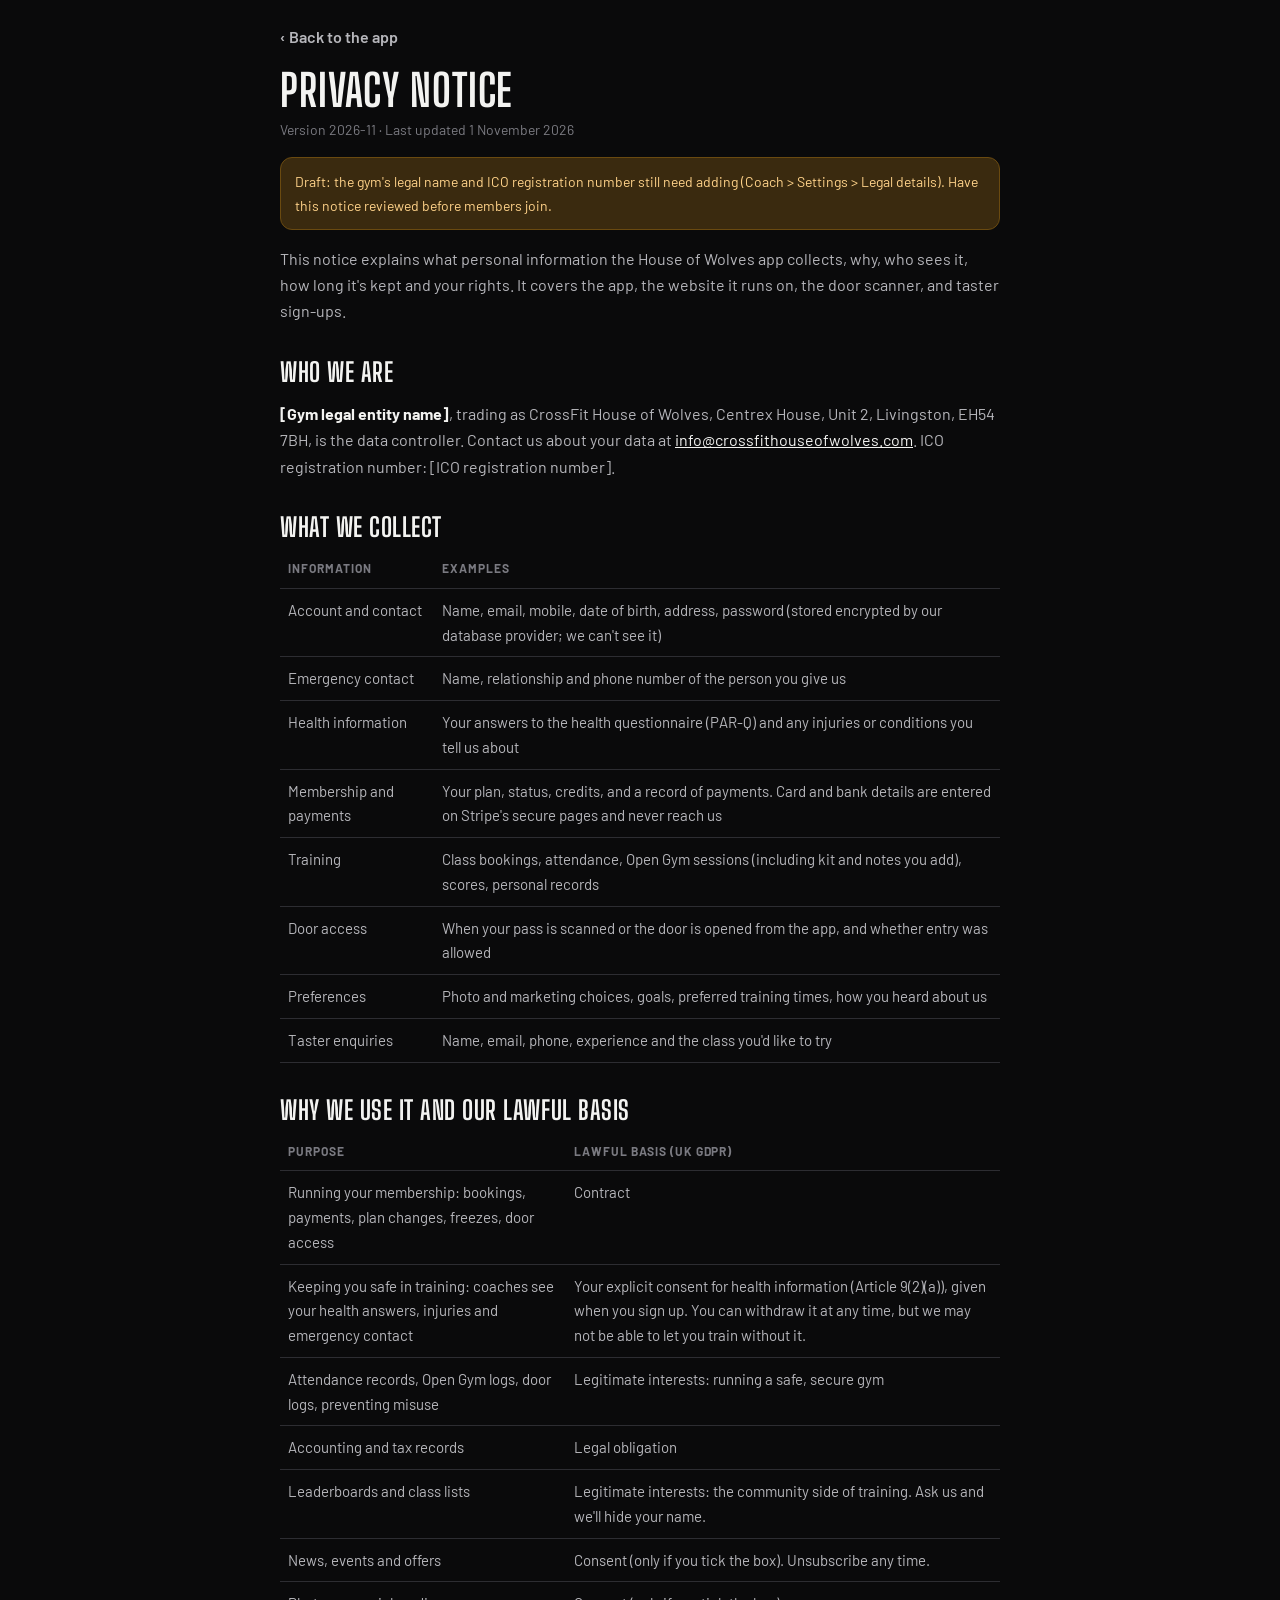
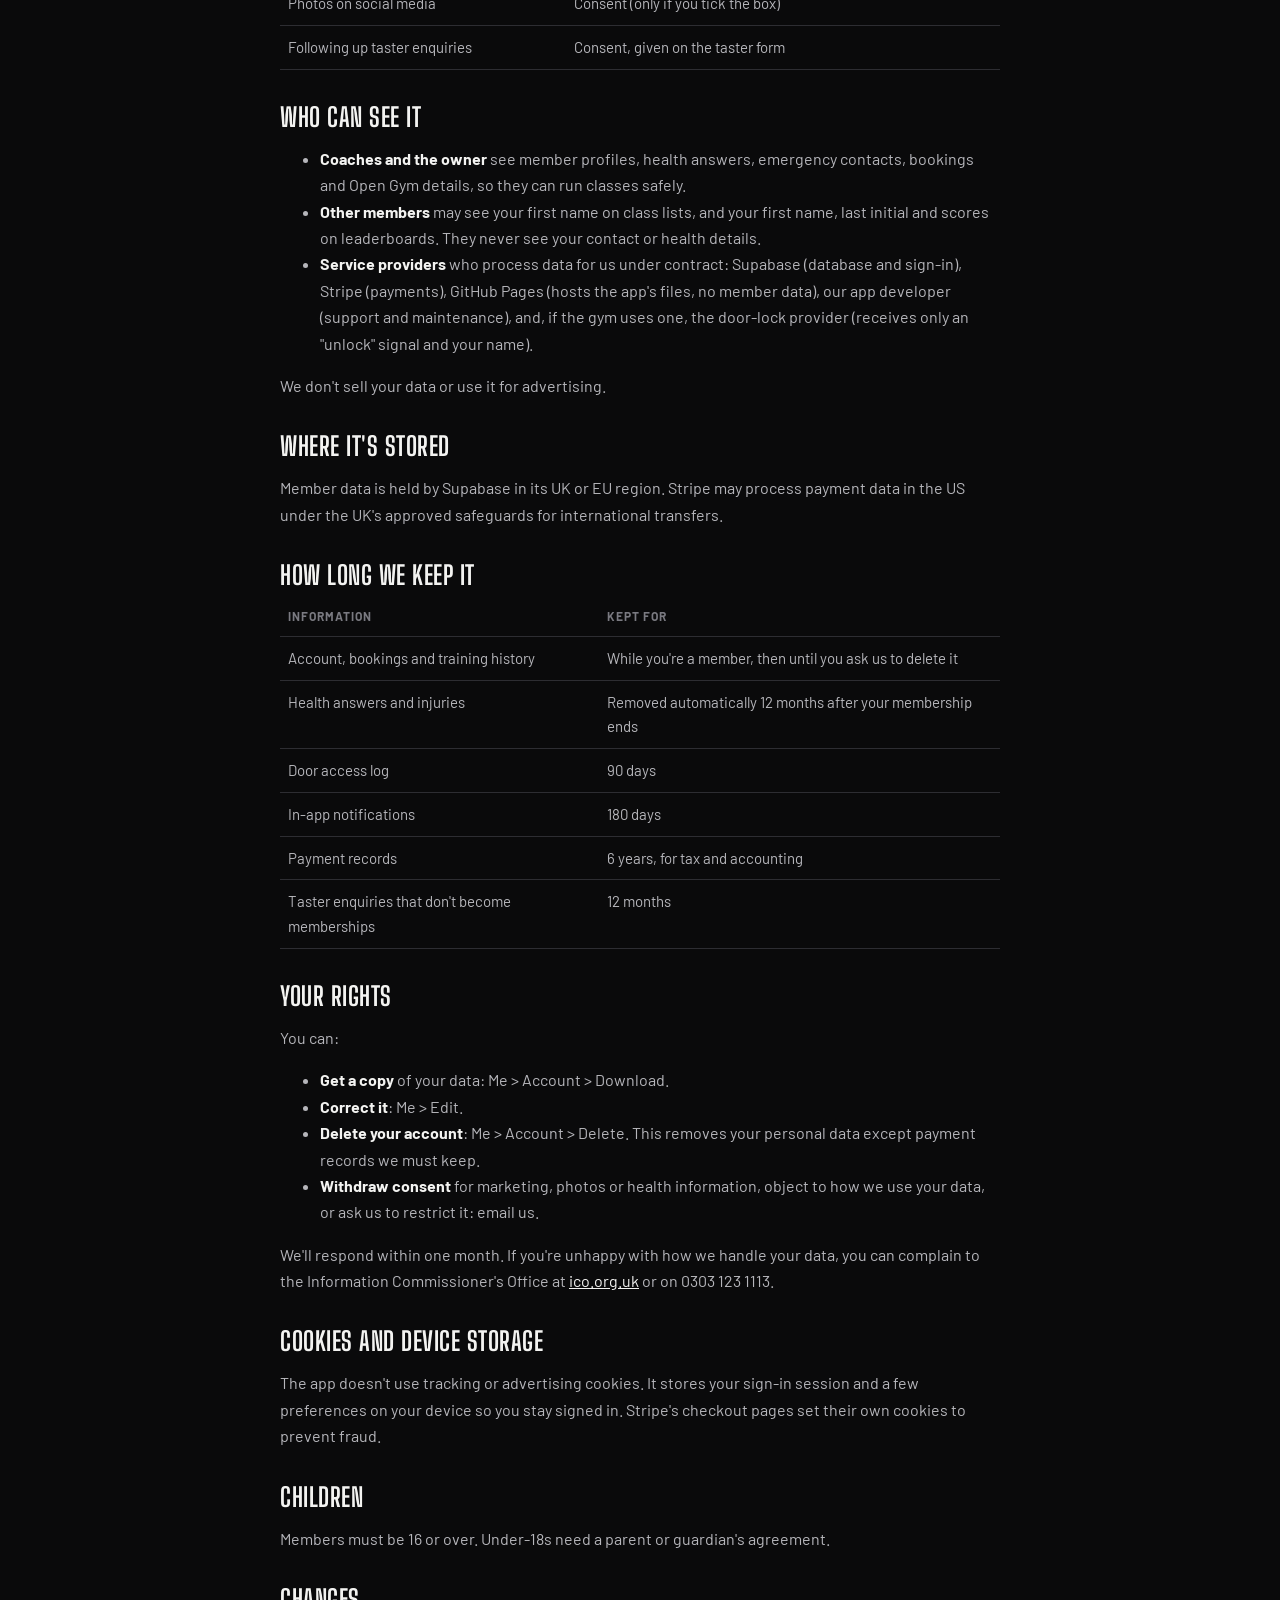
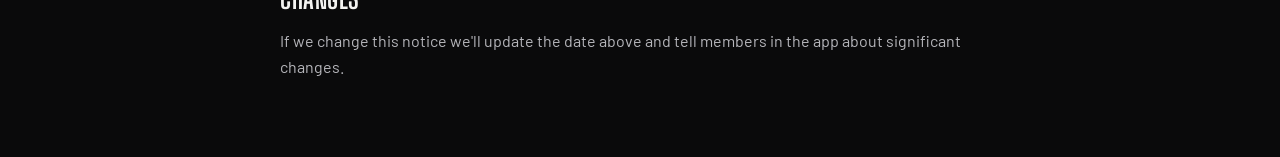
==== privacy.html @ 05d3691c "Production backend, payments, door access, legal pages and installable app - Supabase schema with ro" ====
<!DOCTYPE html>
<html lang="en">
<head>
<meta charset="utf-8">
<meta name="viewport" content="width=device-width,initial-scale=1,viewport-fit=cover">
<title>Privacy notice · House of Wolves</title>
<link href="https://fonts.googleapis.com/css2?family=Big+Shoulders+Display:wght@800&family=Barlow:wght@400;600&display=swap" rel="stylesheet">
<link rel="stylesheet" href="assets/legal.css">
<script src="config.js"></script>
</head>
<body>
<main>
<a class="back" href="./">‹ Back to the app</a>
<h1>Privacy notice</h1>
<div class="meta">Version 2026-11 · Last updated 1 November 2026</div>
<div class="draft" hidden>Draft: the gym's legal name and ICO registration number still need adding (Coach &gt; Settings &gt; Legal details). Have this notice reviewed before members join.</div>

<p>This notice explains what personal information the House of Wolves app collects, why, who sees it, how long it's kept and your rights. It covers the app, the website it runs on, the door scanner, and taster sign-ups.</p>

<h2>Who we are</h2>
<p><strong data-s="legal_name">[Gym legal entity name]</strong>, trading as CrossFit House of Wolves, <span data-s="address">Centrex House, Unit 2, Livingston, EH54 7BH</span>, is the data controller. Contact us about your data at <a data-s="contact_email" href="mailto:info@crossfithouseofwolves.com">info@crossfithouseofwolves.com</a>. ICO registration number: <span data-s="ico_number">[ICO registration number]</span>.</p>

<h2>What we collect</h2>
<table>
<tr><th>Information</th><th>Examples</th></tr>
<tr><td>Account and contact</td><td>Name, email, mobile, date of birth, address, password (stored encrypted by our database provider; we can't see it)</td></tr>
<tr><td>Emergency contact</td><td>Name, relationship and phone number of the person you give us</td></tr>
<tr><td>Health information</td><td>Your answers to the health questionnaire (PAR-Q) and any injuries or conditions you tell us about</td></tr>
<tr><td>Membership and payments</td><td>Your plan, status, credits, and a record of payments. Card and bank details are entered on Stripe's secure pages and never reach us</td></tr>
<tr><td>Training</td><td>Class bookings, attendance, Open Gym sessions (including kit and notes you add), scores, personal records</td></tr>
<tr><td>Door access</td><td>When your pass is scanned or the door is opened from the app, and whether entry was allowed</td></tr>
<tr><td>Preferences</td><td>Photo and marketing choices, goals, preferred training times, how you heard about us</td></tr>
<tr><td>Taster enquiries</td><td>Name, email, phone, experience and the class you'd like to try</td></tr>
</table>

<h2>Why we use it and our lawful basis</h2>
<table>
<tr><th>Purpose</th><th>Lawful basis (UK GDPR)</th></tr>
<tr><td>Running your membership: bookings, payments, plan changes, freezes, door access</td><td>Contract</td></tr>
<tr><td>Keeping you safe in training: coaches see your health answers, injuries and emergency contact</td><td>Your explicit consent for health information (Article 9(2)(a)), given when you sign up. You can withdraw it at any time, but we may not be able to let you train without it.</td></tr>
<tr><td>Attendance records, Open Gym logs, door logs, preventing misuse</td><td>Legitimate interests: running a safe, secure gym</td></tr>
<tr><td>Accounting and tax records</td><td>Legal obligation</td></tr>
<tr><td>Leaderboards and class lists</td><td>Legitimate interests: the community side of training. Ask us and we'll hide your name.</td></tr>
<tr><td>News, events and offers</td><td>Consent (only if you tick the box). Unsubscribe any time.</td></tr>
<tr><td>Photos on social media</td><td>Consent (only if you tick the box)</td></tr>
<tr><td>Following up taster enquiries</td><td>Consent, given on the taster form</td></tr>
</table>

<h2>Who can see it</h2>
<ul>
<li><strong>Coaches and the owner</strong> see member profiles, health answers, emergency contacts, bookings and Open Gym details, so they can run classes safely.</li>
<li><strong>Other members</strong> may see your first name on class lists, and your first name, last initial and scores on leaderboards. They never see your contact or health details.</li>
<li><strong>Service providers</strong> who process data for us under contract: Supabase (database and sign-in), Stripe (payments), GitHub Pages (hosts the app's files, no member data), our app developer (support and maintenance), and, if the gym uses one, the door-lock provider (receives only an "unlock" signal and your name).</li>
</ul>
<p>We don't sell your data or use it for advertising.</p>

<h2>Where it's stored</h2>
<p>Member data is held by Supabase in its UK or EU region. Stripe may process payment data in the US under the UK's approved safeguards for international transfers.</p>

<h2>How long we keep it</h2>
<table>
<tr><th>Information</th><th>Kept for</th></tr>
<tr><td>Account, bookings and training history</td><td>While you're a member, then until you ask us to delete it</td></tr>
<tr><td>Health answers and injuries</td><td>Removed automatically 12 months after your membership ends</td></tr>
<tr><td>Door access log</td><td>90 days</td></tr>
<tr><td>In-app notifications</td><td>180 days</td></tr>
<tr><td>Payment records</td><td>6 years, for tax and accounting</td></tr>
<tr><td>Taster enquiries that don't become memberships</td><td>12 months</td></tr>
</table>

<h2>Your rights</h2>
<p>You can:</p>
<ul>
<li><strong>Get a copy</strong> of your data: Me &gt; Account &gt; Download.</li>
<li><strong>Correct it</strong>: Me &gt; Edit.</li>
<li><strong>Delete your account</strong>: Me &gt; Account &gt; Delete. This removes your personal data except payment records we must keep.</li>
<li><strong>Withdraw consent</strong> for marketing, photos or health information, object to how we use your data, or ask us to restrict it: email us.</li>
</ul>
<p>We'll respond within one month. If you're unhappy with how we handle your data, you can complain to the Information Commissioner's Office at <a href="https://ico.org.uk/make-a-complaint/">ico.org.uk</a> or on 0303 123 1113.</p>

<h2>Cookies and device storage</h2>
<p>The app doesn't use tracking or advertising cookies. It stores your sign-in session and a few preferences on your device so you stay signed in. Stripe's checkout pages set their own cookies to prevent fraud.</p>

<h2>Children</h2>
<p>Members must be 16 or over. Under-18s need a parent or guardian's agreement.</p>

<h2>Changes</h2>
<p>If we change this notice we'll update the date above and tell members in the app about significant changes.</p>
</main>
<script src="assets/legal.js"></script>
</body>
</html>
---- assets/legal.css ----
:root{--bg:#0a0a0b;--s1:#131315;--line:#2d2d32;--ink:#f3f3f1;--ink2:#b6b6bb;--mute:#7a7a81}
*{box-sizing:border-box}
body{margin:0;background:var(--bg);color:var(--ink);font:16px/1.65 'Barlow',system-ui,-apple-system,sans-serif;-webkit-font-smoothing:antialiased}
main{max-width:760px;margin:0 auto;padding:max(24px,env(safe-area-inset-top)) 20px 60px}
a{color:var(--ink)}
.back{display:inline-block;margin-bottom:18px;color:var(--ink2);text-decoration:none;font-weight:600}
h1,h2{font-family:'Big Shoulders Display',Impact,sans-serif;text-transform:uppercase;letter-spacing:.02em;line-height:1;margin:0}
h1{font-size:44px;margin-bottom:6px}
h2{font-size:26px;margin:34px 0 10px}
p,li{color:var(--ink2)}
strong{color:var(--ink)}
table{width:100%;border-collapse:collapse;font-size:15px;margin:10px 0}
th,td{text-align:left;padding:9px 8px;border-bottom:1px solid var(--line);vertical-align:top}
th{font-size:12px;text-transform:uppercase;letter-spacing:.08em;color:var(--mute)}
td{color:var(--ink2)}
.meta{color:var(--mute);font-size:14px}
.draft{background:#3a2a0f;border:1px solid #6a4a10;color:#ffd38a;padding:12px 14px;border-radius:12px;margin:16px 0;font-size:14px}
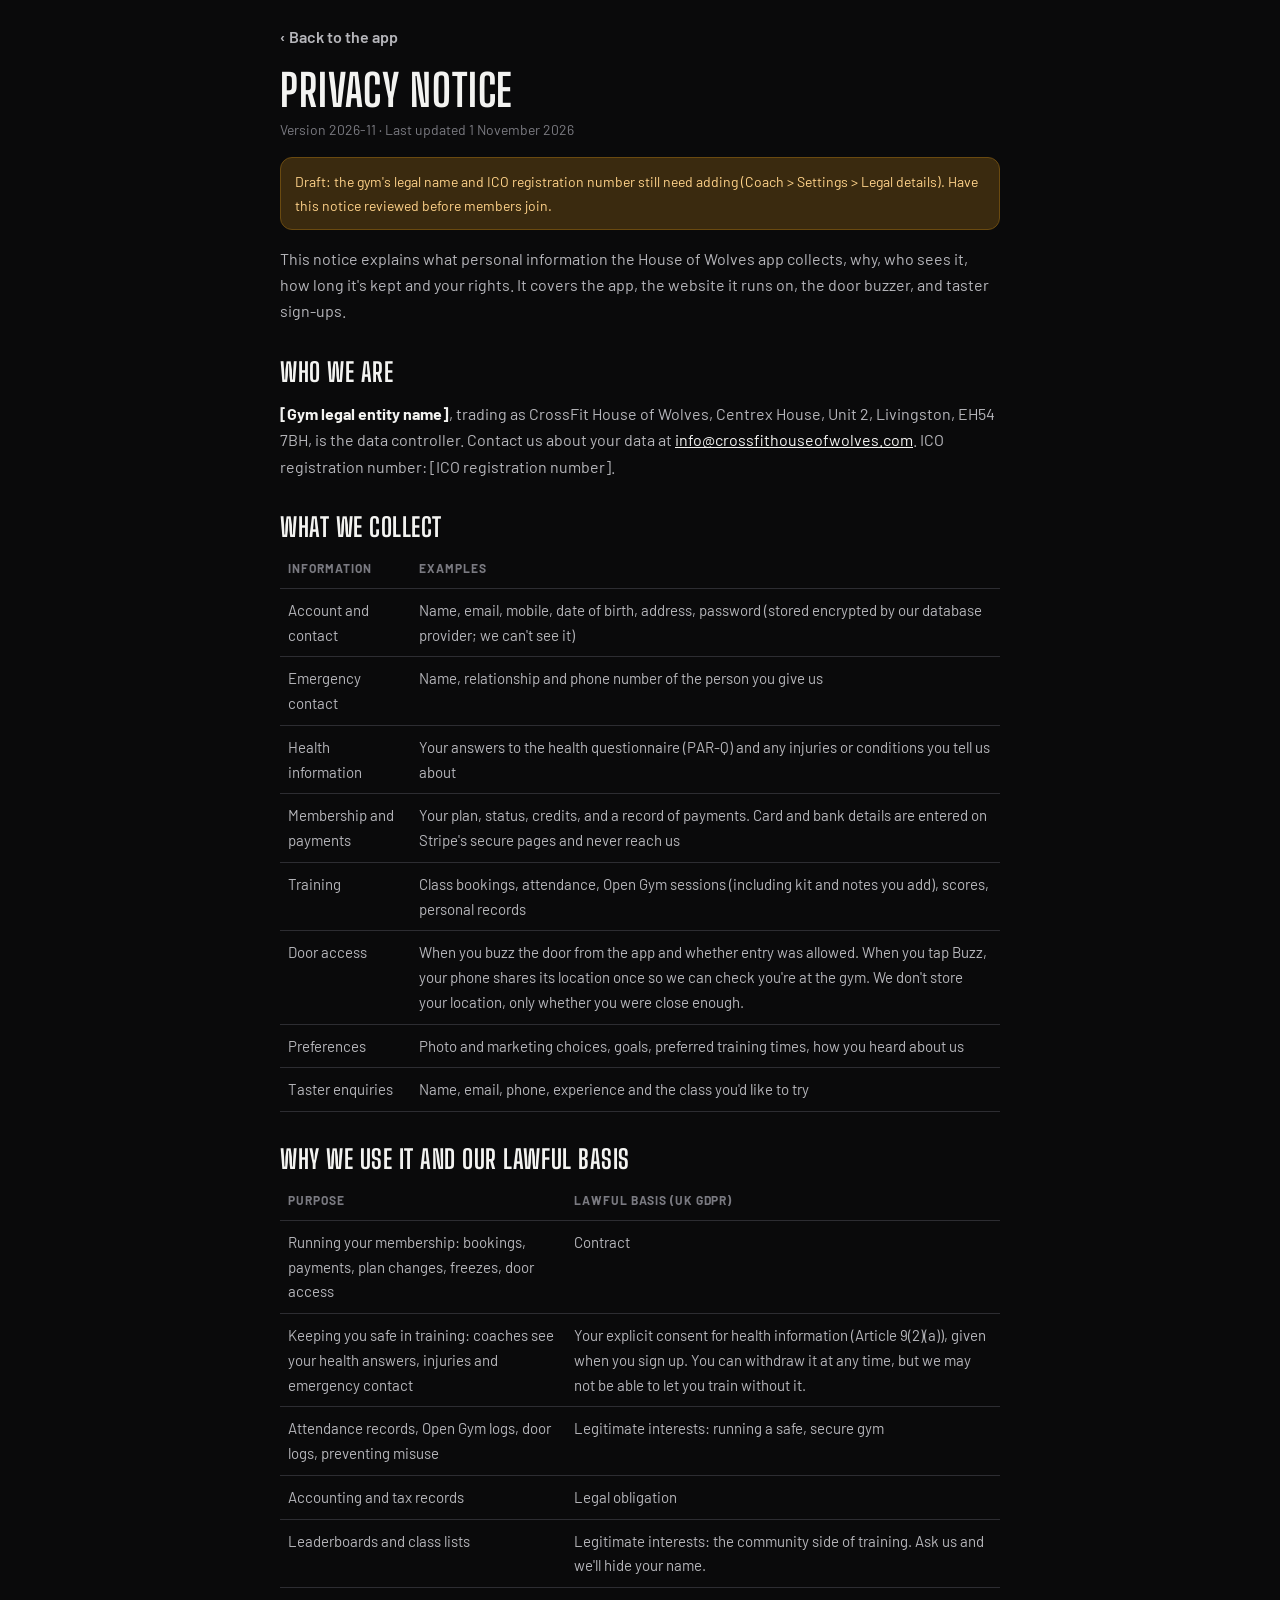
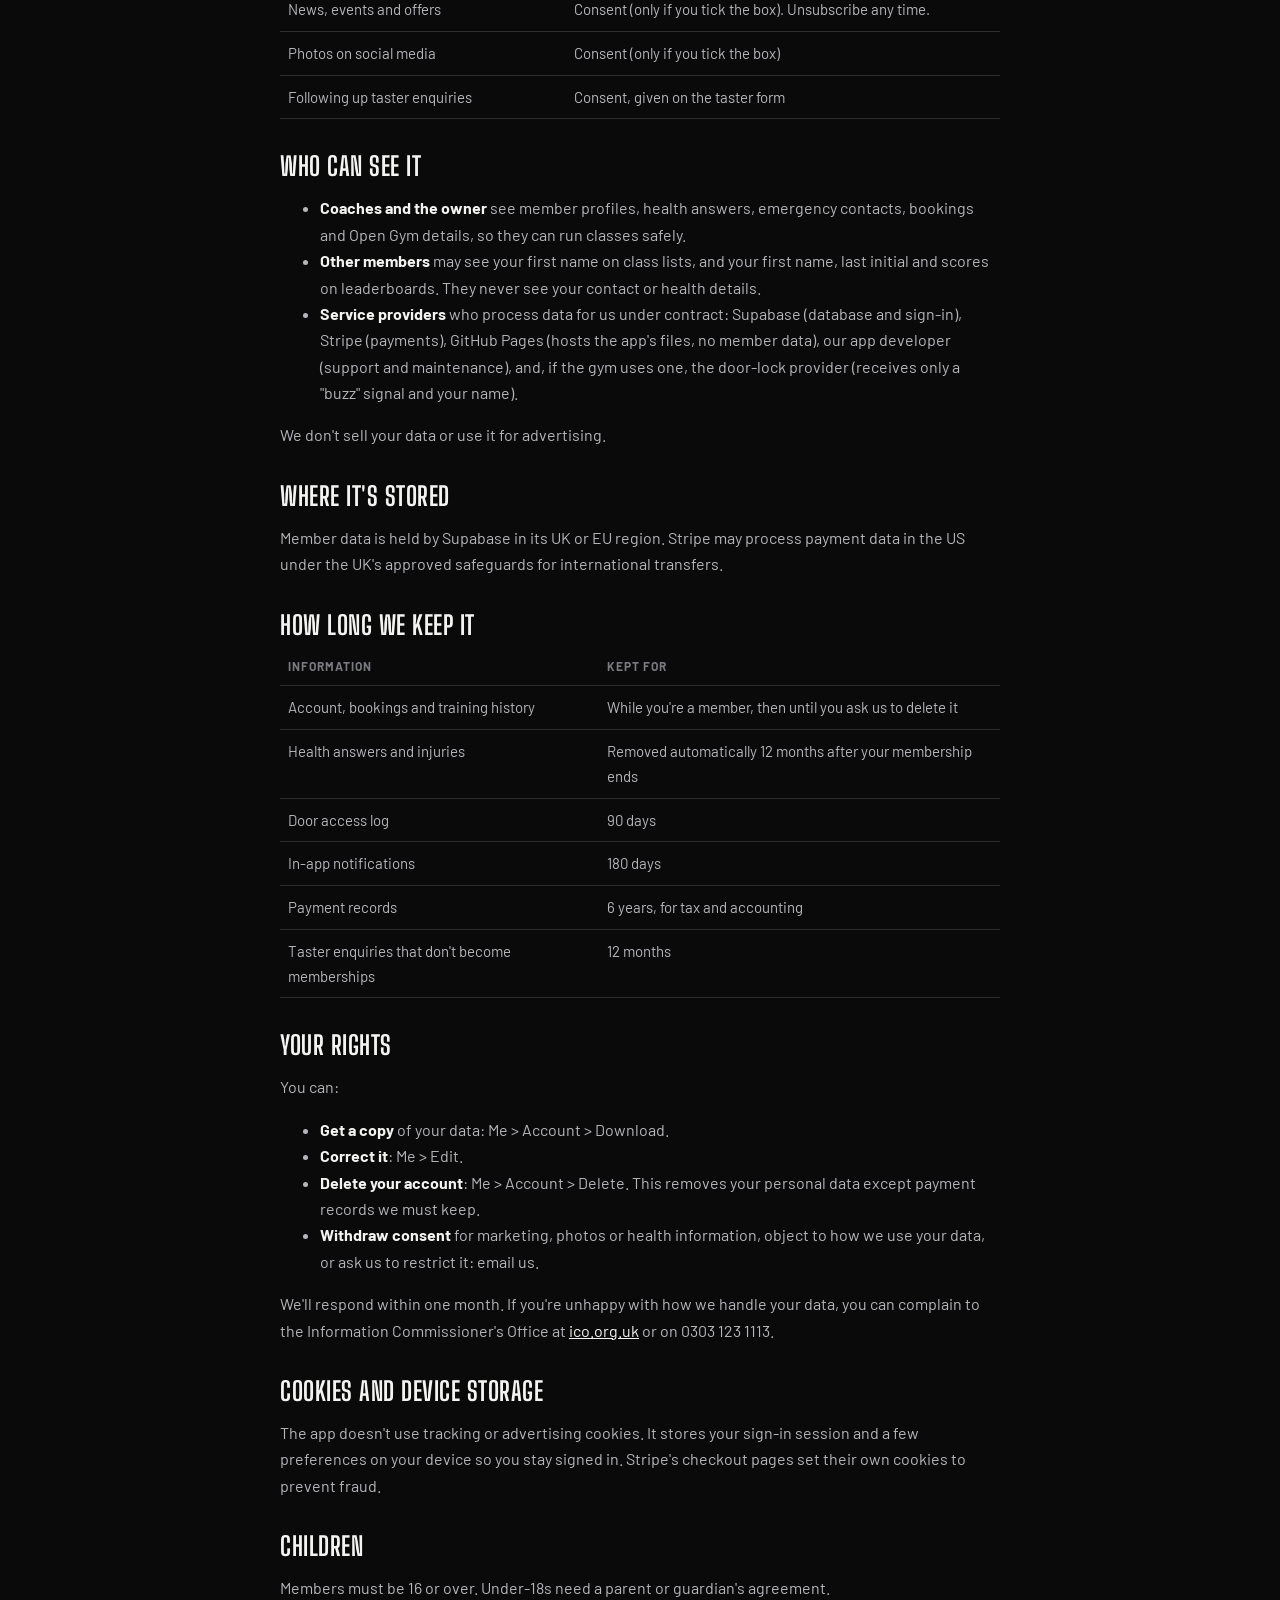
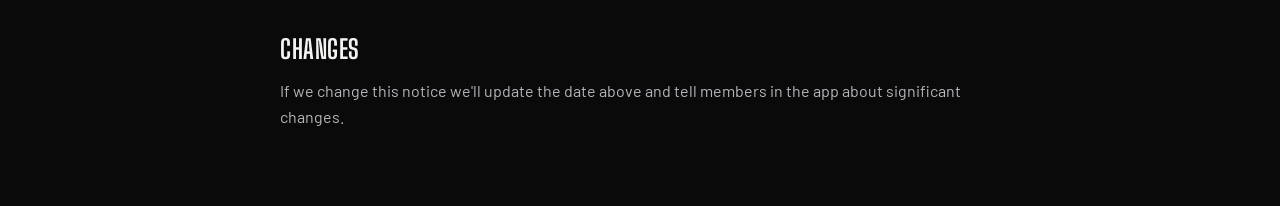
==== commit ce615d5e: "Door access: buzz in from the app instead of a scanner - Members tap Buzz me in; the server checks b" ====
--- a/privacy.html
+++ b/privacy.html
@@ -15,7 +15,7 @@
 <div class="meta">Version 2026-11 · Last updated 1 November 2026</div>
 <div class="draft" hidden>Draft: the gym's legal name and ICO registration number still need adding (Coach &gt; Settings &gt; Legal details). Have this notice reviewed before members join.</div>
 
-<p>This notice explains what personal information the House of Wolves app collects, why, who sees it, how long it's kept and your rights. It covers the app, the website it runs on, the door scanner, and taster sign-ups.</p>
+<p>This notice explains what personal information the House of Wolves app collects, why, who sees it, how long it's kept and your rights. It covers the app, the website it runs on, the door buzzer, and taster sign-ups.</p>
 
 <h2>Who we are</h2>
 <p><strong data-s="legal_name">[Gym legal entity name]</strong>, trading as CrossFit House of Wolves, <span data-s="address">Centrex House, Unit 2, Livingston, EH54 7BH</span>, is the data controller. Contact us about your data at <a data-s="contact_email" href="mailto:info@crossfithouseofwolves.com">info@crossfithouseofwolves.com</a>. ICO registration number: <span data-s="ico_number">[ICO registration number]</span>.</p>
@@ -28,7 +28,7 @@
 <tr><td>Health information</td><td>Your answers to the health questionnaire (PAR-Q) and any injuries or conditions you tell us about</td></tr>
 <tr><td>Membership and payments</td><td>Your plan, status, credits, and a record of payments. Card and bank details are entered on Stripe's secure pages and never reach us</td></tr>
 <tr><td>Training</td><td>Class bookings, attendance, Open Gym sessions (including kit and notes you add), scores, personal records</td></tr>
-<tr><td>Door access</td><td>When your pass is scanned or the door is opened from the app, and whether entry was allowed</td></tr>
+<tr><td>Door access</td><td>When you buzz the door from the app and whether entry was allowed. When you tap Buzz, your phone shares its location once so we can check you're at the gym. We don't store your location, only whether you were close enough.</td></tr>
 <tr><td>Preferences</td><td>Photo and marketing choices, goals, preferred training times, how you heard about us</td></tr>
 <tr><td>Taster enquiries</td><td>Name, email, phone, experience and the class you'd like to try</td></tr>
 </table>
@@ -50,7 +50,7 @@
 <ul>
 <li><strong>Coaches and the owner</strong> see member profiles, health answers, emergency contacts, bookings and Open Gym details, so they can run classes safely.</li>
 <li><strong>Other members</strong> may see your first name on class lists, and your first name, last initial and scores on leaderboards. They never see your contact or health details.</li>
-<li><strong>Service providers</strong> who process data for us under contract: Supabase (database and sign-in), Stripe (payments), GitHub Pages (hosts the app's files, no member data), our app developer (support and maintenance), and, if the gym uses one, the door-lock provider (receives only an "unlock" signal and your name).</li>
+<li><strong>Service providers</strong> who process data for us under contract: Supabase (database and sign-in), Stripe (payments), GitHub Pages (hosts the app's files, no member data), our app developer (support and maintenance), and, if the gym uses one, the door-lock provider (receives only a "buzz" signal and your name).</li>
 </ul>
 <p>We don't sell your data or use it for advertising.</p>
 
